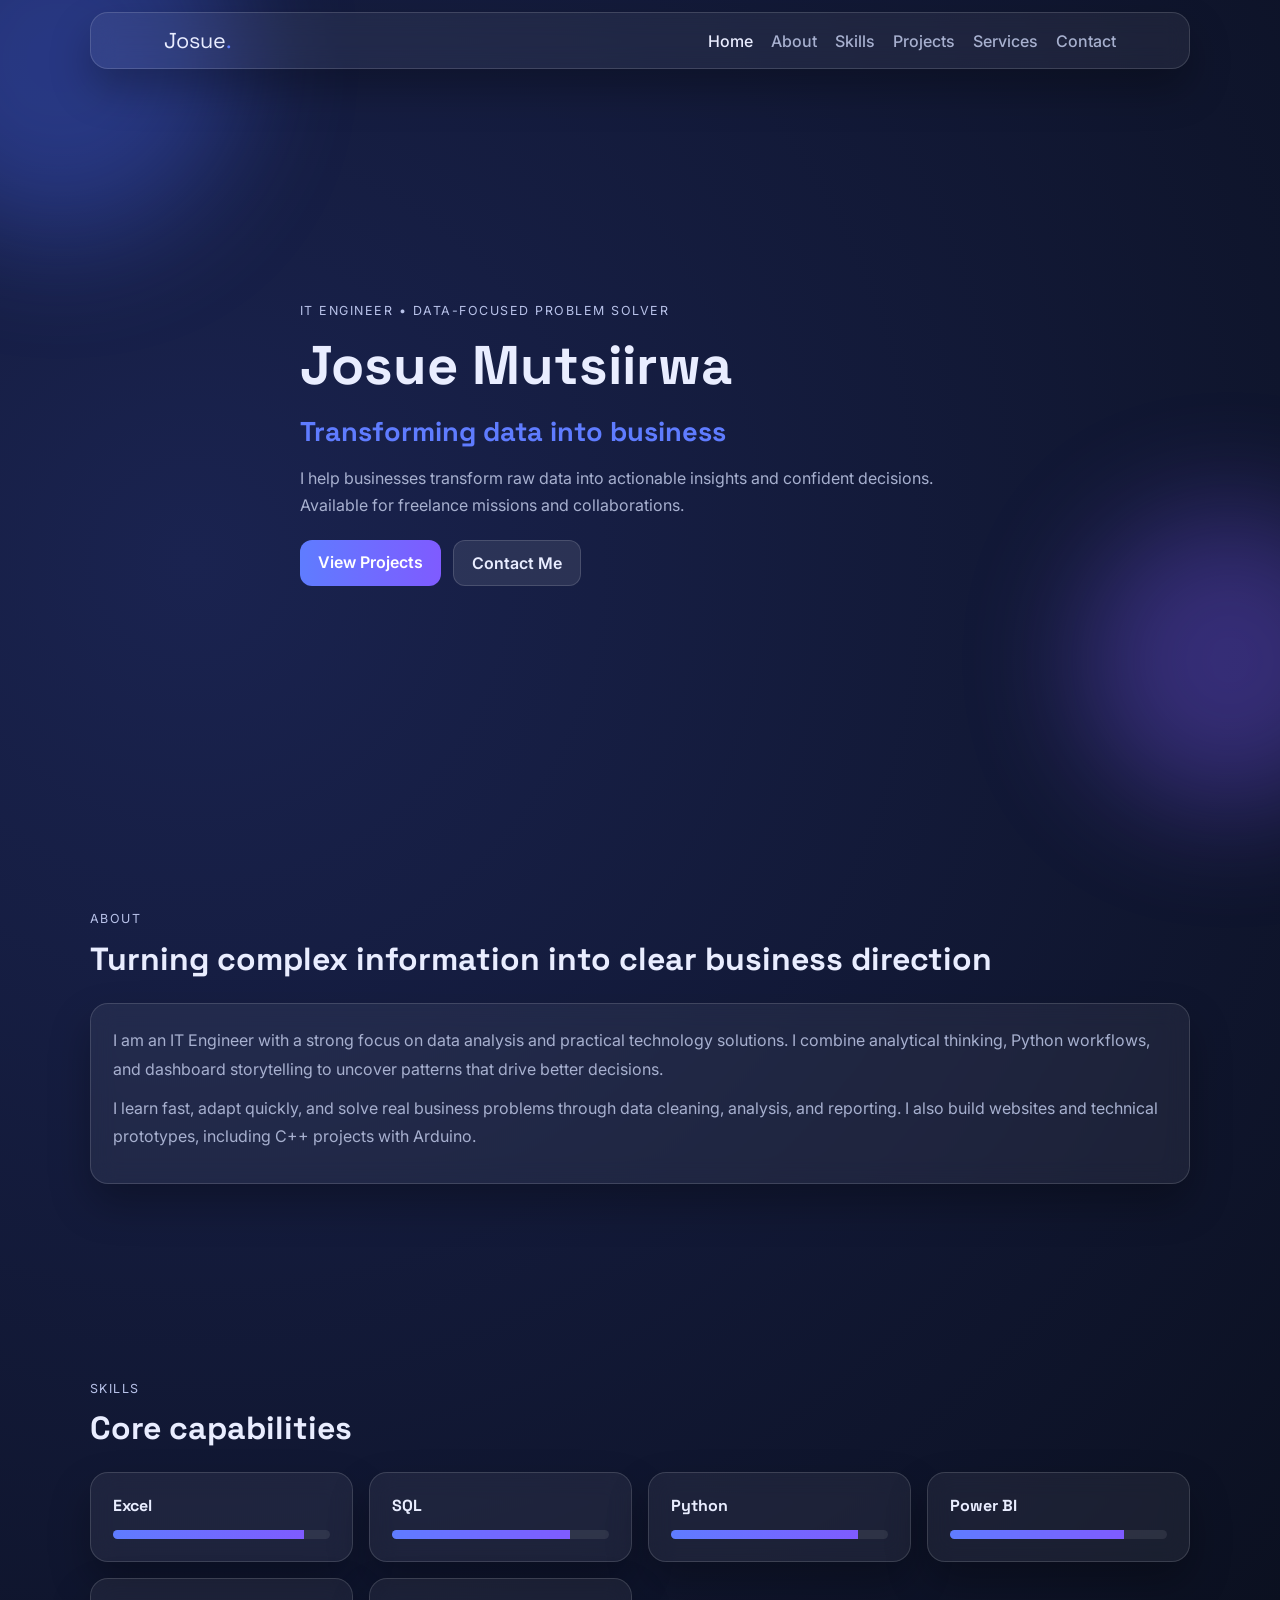
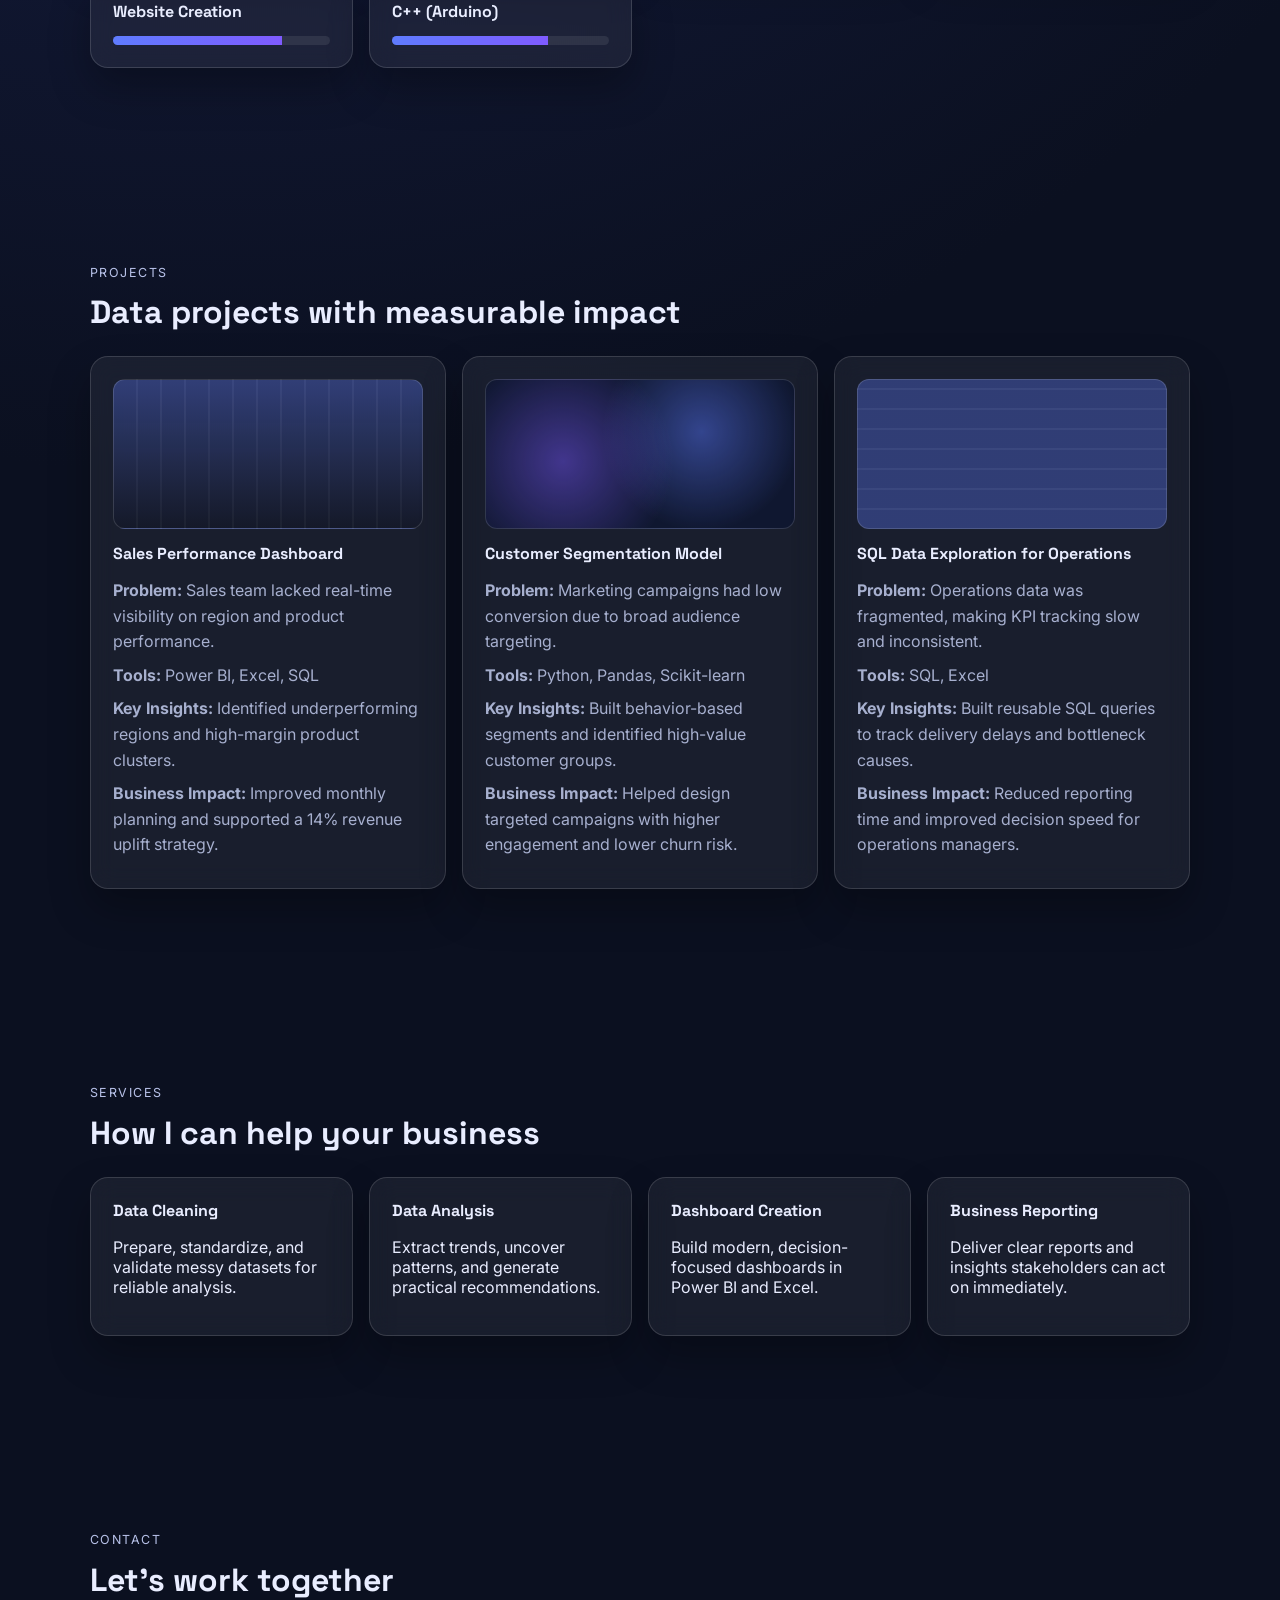
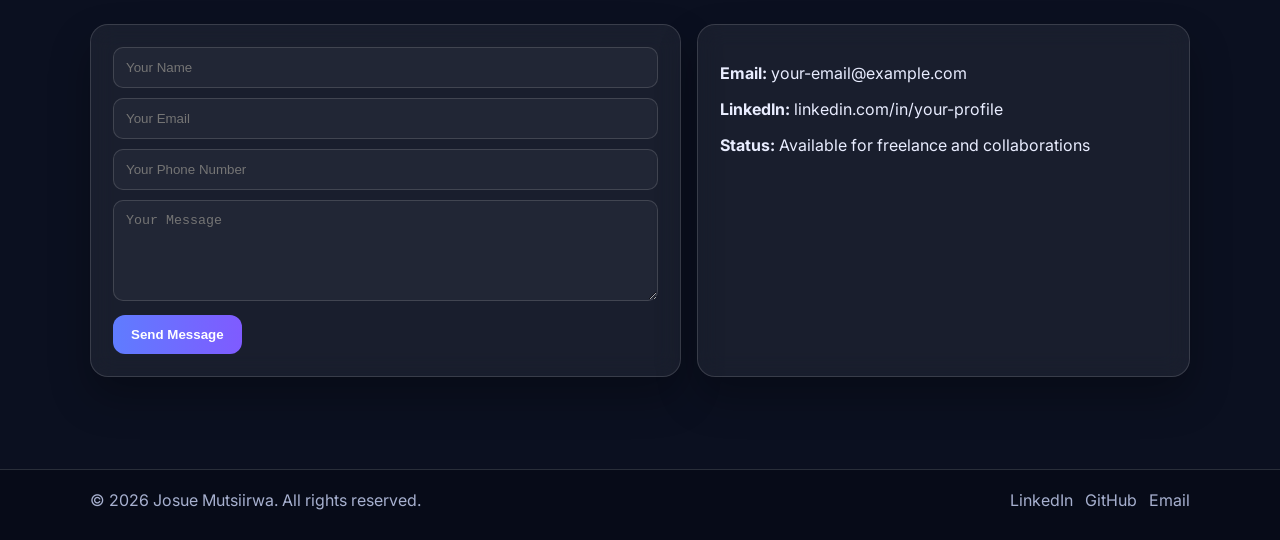
==== index.html @ 6b3c6d65 "Initial portfolio commit" ====
<!-- index.html -->
<!DOCTYPE html>
<html lang="en">
  <head>
    <meta charset="UTF-8" />
    <meta name="viewport" content="width=device-width, initial-scale=1.0" />
    <title>Josue Mutsiirwa | IT Engineer Portfolio</title>
    <meta
      name="description"
      content="Portfolio of Josue Mutsiirwa, IT Engineer helping businesses transform data into actionable insights."
    />
    <link rel="preconnect" href="https://fonts.googleapis.com" />
    <link rel="preconnect" href="https://fonts.gstatic.com" crossorigin />
    <link
      href="https://fonts.googleapis.com/css2?family=Inter:wght@400;500;600;700;800&family=Space+Grotesk:wght@600;700&display=swap"
      rel="stylesheet"
    />
    <link rel="stylesheet" href="styles.css" />
  </head>
  <body>
    <div class="bg-orb orb-1"></div>
    <div class="bg-orb orb-2"></div>

    <header class="header glass">
      <nav class="nav container">
        <a href="#home" class="logo">Josue<span>.</span></a>
        <button class="menu-toggle" id="menuToggle" aria-label="Open menu">
          <span></span><span></span><span></span>
        </button>
        <ul class="nav-links" id="navLinks">
          <li><a href="#home" class="nav-link active">Home</a></li>
          <li><a href="#about" class="nav-link">About</a></li>
          <li><a href="#skills" class="nav-link">Skills</a></li>
          <li><a href="#projects" class="nav-link">Projects</a></li>
          <li><a href="#services" class="nav-link">Services</a></li>
          <li><a href="#contact" class="nav-link">Contact</a></li>
        </ul>
      </nav>
    </header>

    <main>
      <section id="home" class="hero section container">
        <div class="hero-content reveal">
          <p class="eyebrow">IT Engineer • Data-Focused Problem Solver</p>
          <h1>Josue Mutsiirwa</h1>
          <h2><span id="typingText"></span></h2>
          <p class="hero-text">
            I help businesses transform raw data into actionable insights and confident decisions.
            Available for freelance missions and collaborations.
          </p>
          <div class="hero-cta">
            <a href="#projects" class="btn btn-primary">View Projects</a>
            <a href="#contact" class="btn btn-secondary">Contact Me</a>
          </div>
        </div>
      </section>

      <section id="about" class="section container">
        <div class="section-head reveal">
          <p class="eyebrow">About</p>
          <h3>Turning complex information into clear business direction</h3>
        </div>
        <div class="about-card glass reveal">
          <p>
            I am an IT Engineer with a strong focus on data analysis and practical technology
            solutions. I combine analytical thinking, Python workflows, and dashboard storytelling
            to uncover patterns that drive better decisions.
          </p>
          <p>
            I learn fast, adapt quickly, and solve real business problems through data cleaning,
            analysis, and reporting. I also build websites and technical prototypes, including C++
            projects with Arduino.
          </p>
        </div>
      </section>

      <section id="skills" class="section container">
        <div class="section-head reveal">
          <p class="eyebrow">Skills</p>
          <h3>Core capabilities</h3>
        </div>
        <div class="skills-grid">
          <article class="skill-card glass reveal"><h4>Excel</h4><div class="bar"><span style="width:88%"></span></div></article>
          <article class="skill-card glass reveal"><h4>SQL</h4><div class="bar"><span style="width:82%"></span></div></article>
          <article class="skill-card glass reveal"><h4>Python</h4><div class="bar"><span style="width:86%"></span></div></article>
          <article class="skill-card glass reveal"><h4>Power BI</h4><div class="bar"><span style="width:80%"></span></div></article>
          <article class="skill-card glass reveal"><h4>Website Creation</h4><div class="bar"><span style="width:78%"></span></div></article>
          <article class="skill-card glass reveal"><h4>C++ (Arduino)</h4><div class="bar"><span style="width:72%"></span></div></article>
        </div>
      </section>

      <section id="projects" class="section container">
        <div class="section-head reveal">
          <p class="eyebrow">Projects</p>
          <h3>Data projects with measurable impact</h3>
        </div>
        <div class="projects-grid">
          <article class="project-card glass reveal">
            <div class="project-visual chart-1"></div>
            <h4>Sales Performance Dashboard</h4>
            <p><strong>Problem:</strong> Sales team lacked real-time visibility on region and product performance.</p>
            <p><strong>Tools:</strong> Power BI, Excel, SQL</p>
            <p><strong>Key Insights:</strong> Identified underperforming regions and high-margin product clusters.</p>
            <p><strong>Business Impact:</strong> Improved monthly planning and supported a 14% revenue uplift strategy.</p>
          </article>

          <article class="project-card glass reveal">
            <div class="project-visual chart-2"></div>
            <h4>Customer Segmentation Model</h4>
            <p><strong>Problem:</strong> Marketing campaigns had low conversion due to broad audience targeting.</p>
            <p><strong>Tools:</strong> Python, Pandas, Scikit-learn</p>
            <p><strong>Key Insights:</strong> Built behavior-based segments and identified high-value customer groups.</p>
            <p><strong>Business Impact:</strong> Helped design targeted campaigns with higher engagement and lower churn risk.</p>
          </article>

          <article class="project-card glass reveal">
            <div class="project-visual chart-3"></div>
            <h4>SQL Data Exploration for Operations</h4>
            <p><strong>Problem:</strong> Operations data was fragmented, making KPI tracking slow and inconsistent.</p>
            <p><strong>Tools:</strong> SQL, Excel</p>
            <p><strong>Key Insights:</strong> Built reusable SQL queries to track delivery delays and bottleneck causes.</p>
            <p><strong>Business Impact:</strong> Reduced reporting time and improved decision speed for operations managers.</p>
          </article>
        </div>
      </section>

      <section id="services" class="section container">
        <div class="section-head reveal">
          <p class="eyebrow">Services</p>
          <h3>How I can help your business</h3>
        </div>
        <div class="services-grid">
          <article class="service-card glass reveal"><h4>Data Cleaning</h4><p>Prepare, standardize, and validate messy datasets for reliable analysis.</p></article>
          <article class="service-card glass reveal"><h4>Data Analysis</h4><p>Extract trends, uncover patterns, and generate practical recommendations.</p></article>
          <article class="service-card glass reveal"><h4>Dashboard Creation</h4><p>Build modern, decision-focused dashboards in Power BI and Excel.</p></article>
          <article class="service-card glass reveal"><h4>Business Reporting</h4><p>Deliver clear reports and insights stakeholders can act on immediately.</p></article>
        </div>
      </section>

      <section id="contact" class="section container">
        <div class="section-head reveal">
          <p class="eyebrow">Contact</p>
          <h3>Let’s work together</h3>
        </div>
        <div class="contact-wrap">
          <form action="https://formspree.io/f/mzdynbro" method="POST" class="contact-form glass reveal">
            <input type="text" name="name" placeholder="Your Name" required />
            <input type="email" name="email" placeholder="Your Email" required />
            <input type="tel" name="phone" placeholder="Your Phone Number" required />
            <textarea name="message" rows="5" placeholder="Your Message" required></textarea>
            <button type="submit" class="btn btn-primary">Send Message</button>
          </form>
          <div class="contact-info glass reveal">
            <p><strong>Email:</strong> your-email@example.com</p>
            <p><strong>LinkedIn:</strong> linkedin.com/in/your-profile</p>
            <p><strong>Status:</strong> Available for freelance and collaborations</p>
          </div>
        </div>
      </section>
    </main>

    <footer class="footer">
      <div class="container footer-content">
        <p>© 2026 Josue Mutsiirwa. All rights reserved.</p>
        <div class="socials">
          <a href="#" aria-label="LinkedIn">LinkedIn</a>
          <a href="#" aria-label="GitHub">GitHub</a>
          <a href="#" aria-label="Email">Email</a>
        </div>
      </div>
    </footer>

    <script src="script.js"></script>
  </body>
</html>
---- styles.css ----
/* styles.css */
:root {
  --bg: #0b1020;
  --bg-soft: #111a33;
  --text: #e9edff;
  --muted: #a7b0cf;
  --accent: #5f7cff;
  --accent-2: #7f5bff;
  --card: rgba(255, 255, 255, 0.06);
  --border: rgba(255, 255, 255, 0.14);
  --shadow: 0 20px 40px rgba(0, 0, 0, 0.28);
}

* { box-sizing: border-box; }
html { scroll-behavior: smooth; }
body {
  margin: 0;
  font-family: "Inter", sans-serif;
  color: var(--text);
  background: radial-gradient(circle at 15% 15%, #1a2350 0%, var(--bg) 45%);
  overflow-x: hidden;
}

.container { width: min(1100px, 90%); margin: 0 auto; }
.section { padding: 92px 0; }

.bg-orb {
  position: fixed; border-radius: 50%; filter: blur(60px); z-index: -1; opacity: 0.35;
}
.orb-1 { width: 360px; height: 360px; background: #4c6cff; top: -120px; left: -120px; }
.orb-2 { width: 300px; height: 300px; background: #7f5bff; right: -100px; bottom: 10%; }

.glass {
  background: var(--card);
  border: 1px solid var(--border);
  backdrop-filter: blur(12px);
  box-shadow: var(--shadow);
  border-radius: 18px;
}

.header {
  position: sticky; top: 0; z-index: 50; margin: 12px auto 0; width: min(1100px, 94%);
}
.nav { display: flex; align-items: center; justify-content: space-between; padding: 14px 18px; }
.logo { font-family: "Space Grotesk", sans-serif; font-size: 1.35rem; color: var(--text); text-decoration: none; }
.logo span { color: var(--accent); }
.nav-links { display: flex; gap: 18px; list-style: none; margin: 0; padding: 0; }
.nav-link {
  color: var(--muted); text-decoration: none; font-weight: 500; transition: 0.25s ease;
}
.nav-link:hover, .nav-link.active { color: var(--text); }

.menu-toggle { display: none; background: transparent; border: 0; cursor: pointer; }
.menu-toggle span {
  display: block; width: 24px; height: 2px; margin: 5px 0; background: var(--text);
}

.hero { min-height: 82vh; display: grid; place-items: center; }
.eyebrow { color: #b8c2e9; text-transform: uppercase; letter-spacing: 0.12em; font-size: 0.78rem; }
h1, h2, h3, h4 { margin: 0 0 14px; font-family: "Space Grotesk", sans-serif; }
h1 { font-size: clamp(2rem, 5vw, 3.4rem); }
h2 { font-size: clamp(1.1rem, 3vw, 1.7rem); color: var(--accent); min-height: 2.1rem; }
h3 { font-size: clamp(1.4rem, 3vw, 2rem); }
.hero-text { max-width: 680px; color: var(--muted); line-height: 1.7; }
.hero-cta { display: flex; flex-wrap: wrap; gap: 12px; margin-top: 20px; }

.btn {
  border: 0; border-radius: 12px; padding: 12px 18px; font-weight: 600; text-decoration: none;
  display: inline-block; transition: transform .2s ease, box-shadow .2s ease, background .2s ease;
}
.btn:hover { transform: translateY(-2px); }
.btn-primary { background: linear-gradient(90deg, var(--accent), var(--accent-2)); color: #fff; }
.btn-secondary { background: rgba(255,255,255,.09); color: var(--text); border: 1px solid var(--border); }

.section-head { margin-bottom: 24px; }
.about-card, .skill-card, .project-card, .service-card, .contact-form, .contact-info { padding: 22px; }

.about-card p { color: var(--muted); line-height: 1.8; margin: 0 0 10px; }

.skills-grid, .projects-grid, .services-grid {
  display: grid; gap: 16px;
}
.skills-grid { grid-template-columns: repeat(auto-fit, minmax(220px, 1fr)); }
.projects-grid { grid-template-columns: repeat(auto-fit, minmax(280px, 1fr)); }
.services-grid { grid-template-columns: repeat(auto-fit, minmax(220px, 1fr)); }

.bar { height: 9px; background: rgba(255,255,255,.08); border-radius: 999px; overflow: hidden; margin-top: 8px; }
.bar span { display: block; height: 100%; background: linear-gradient(90deg, var(--accent), var(--accent-2)); }

.project-card { transition: transform .25s ease, border-color .25s ease; }
.project-card:hover { transform: translateY(-6px); border-color: rgba(127, 91, 255, .5); }
.project-card p { color: var(--muted); line-height: 1.6; margin: 8px 0; }

.project-visual {
  height: 150px; border-radius: 12px; margin-bottom: 14px; border: 1px solid var(--border);
  background-size: cover;
}
.chart-1 { background:
  linear-gradient(180deg, rgba(95,124,255,.35), rgba(11,16,32,.3)),
  repeating-linear-gradient(90deg, transparent 0 22px, rgba(255,255,255,.06) 22px 24px); }
.chart-2 { background:
  radial-gradient(circle at 25% 55%, rgba(127,91,255,.45), transparent 45%),
  radial-gradient(circle at 70% 35%, rgba(95,124,255,.45), transparent 42%),
  #0f1730; }
.chart-3 { background:
  linear-gradient(0deg, rgba(95,124,255,.35), rgba(95,124,255,.35)),
  repeating-linear-gradient(0deg, transparent 0 18px, rgba(255,255,255,.06) 18px 20px); }

.contact-wrap { display: grid; gap: 16px; grid-template-columns: 1.2fr 1fr; }
.contact-form input, .contact-form textarea {
  width: 100%; padding: 12px; border: 1px solid var(--border); border-radius: 10px;
  background: rgba(255,255,255,.04); color: var(--text); margin-bottom: 10px;
}
.contact-form textarea { resize: vertical; }
.contact-form input:focus, .contact-form textarea:focus { outline: 2px solid rgba(95,124,255,.35); }

.footer {
  border-top: 1px solid var(--border);
  padding: 20px 0 30px;
  background: rgba(6, 10, 22, 0.7);
}
.footer-content { display: flex; justify-content: space-between; align-items: center; gap: 12px; }
.footer p { margin: 0; color: var(--muted); }
.socials { display: flex; gap: 12px; }
.socials a { color: var(--muted); text-decoration: none; }
.socials a:hover { color: var(--text); }

.reveal {
  opacity: 0; transform: translateY(24px); transition: opacity .7s ease, transform .7s ease;
}
.reveal.show { opacity: 1; transform: translateY(0); }

@media (max-width: 900px) {
  .contact-wrap { grid-template-columns: 1fr; }
}

@media (max-width: 780px) {
  .menu-toggle { display: block; }
  .nav-links {
    position: absolute; top: calc(100% + 8px); right: 0; width: min(280px, 92vw);
    background: #131d3a; border: 1px solid var(--border); border-radius: 14px;
    padding: 10px; flex-direction: column; display: none;
  }
  .nav-links.open { display: flex; }
  .footer-content { flex-direction: column; text-align: center; }
  .hero-cta .btn { width: 100%; text-align: center; }
}
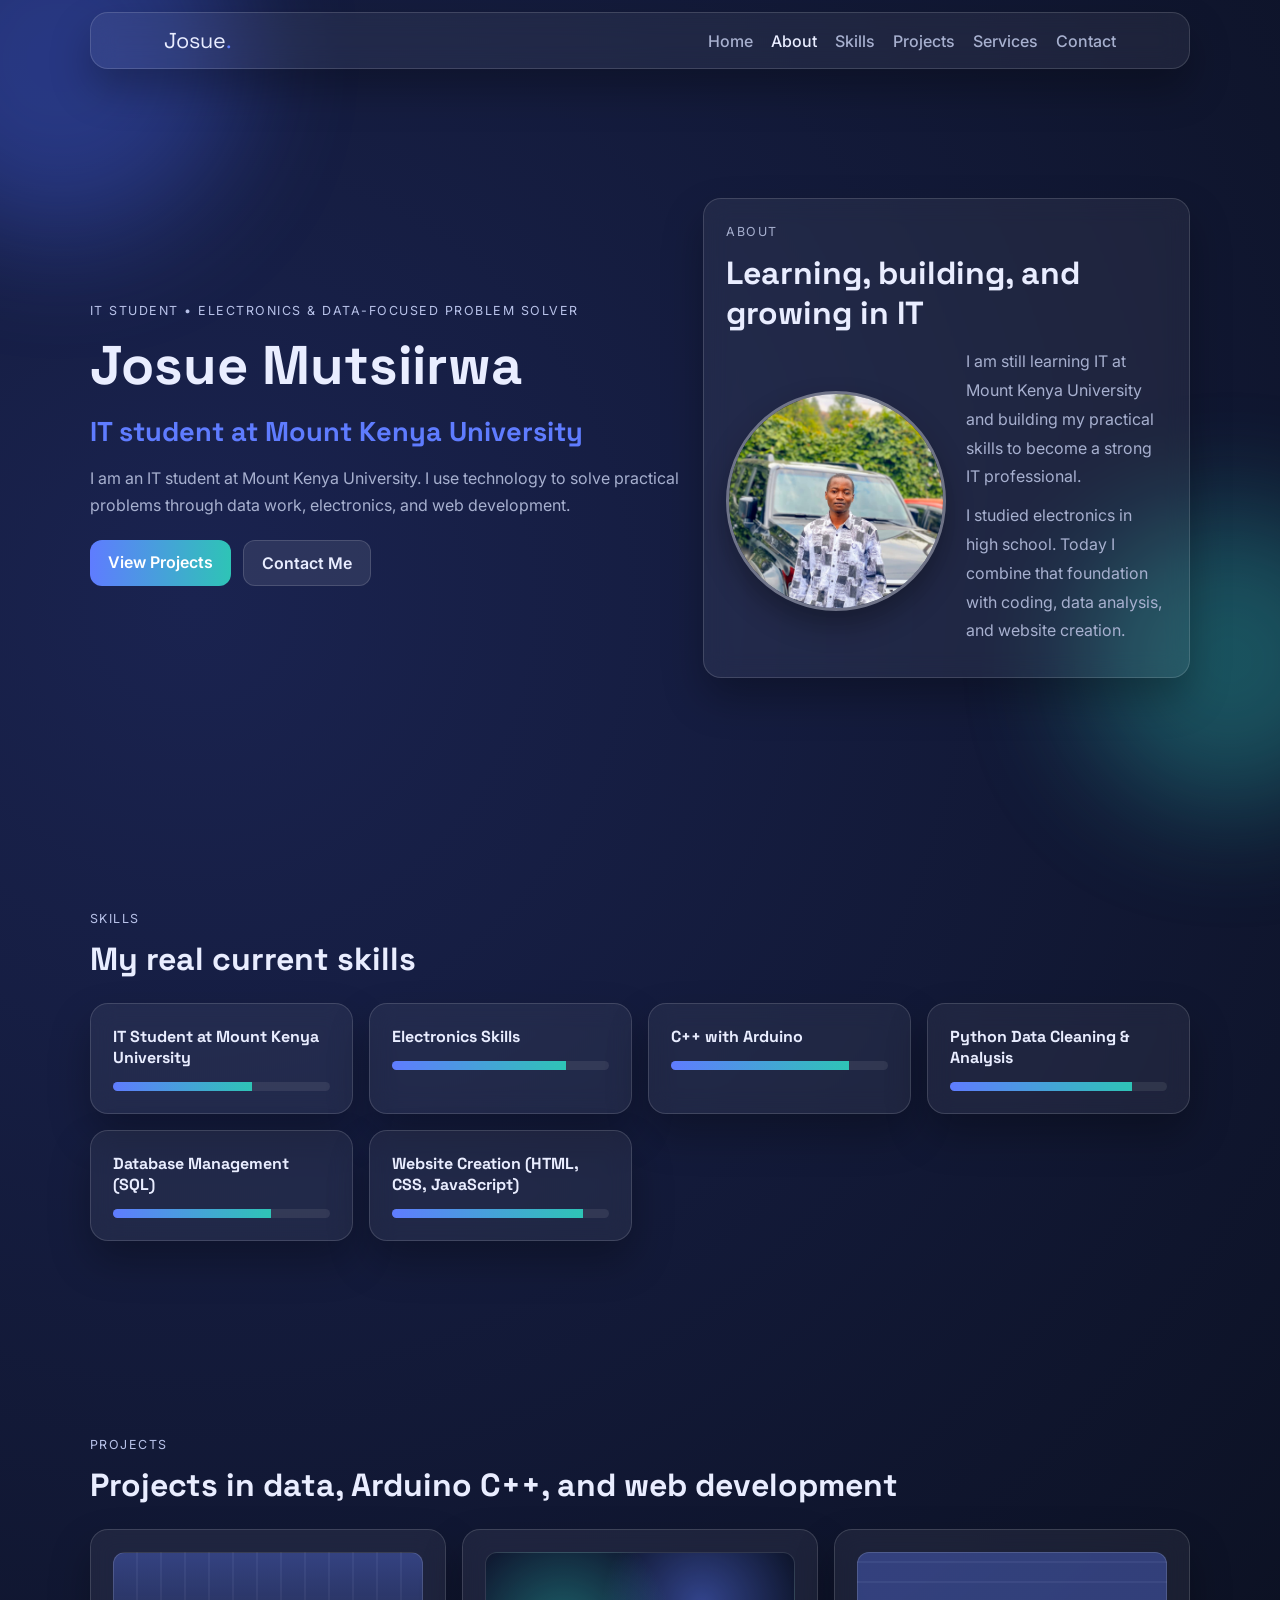
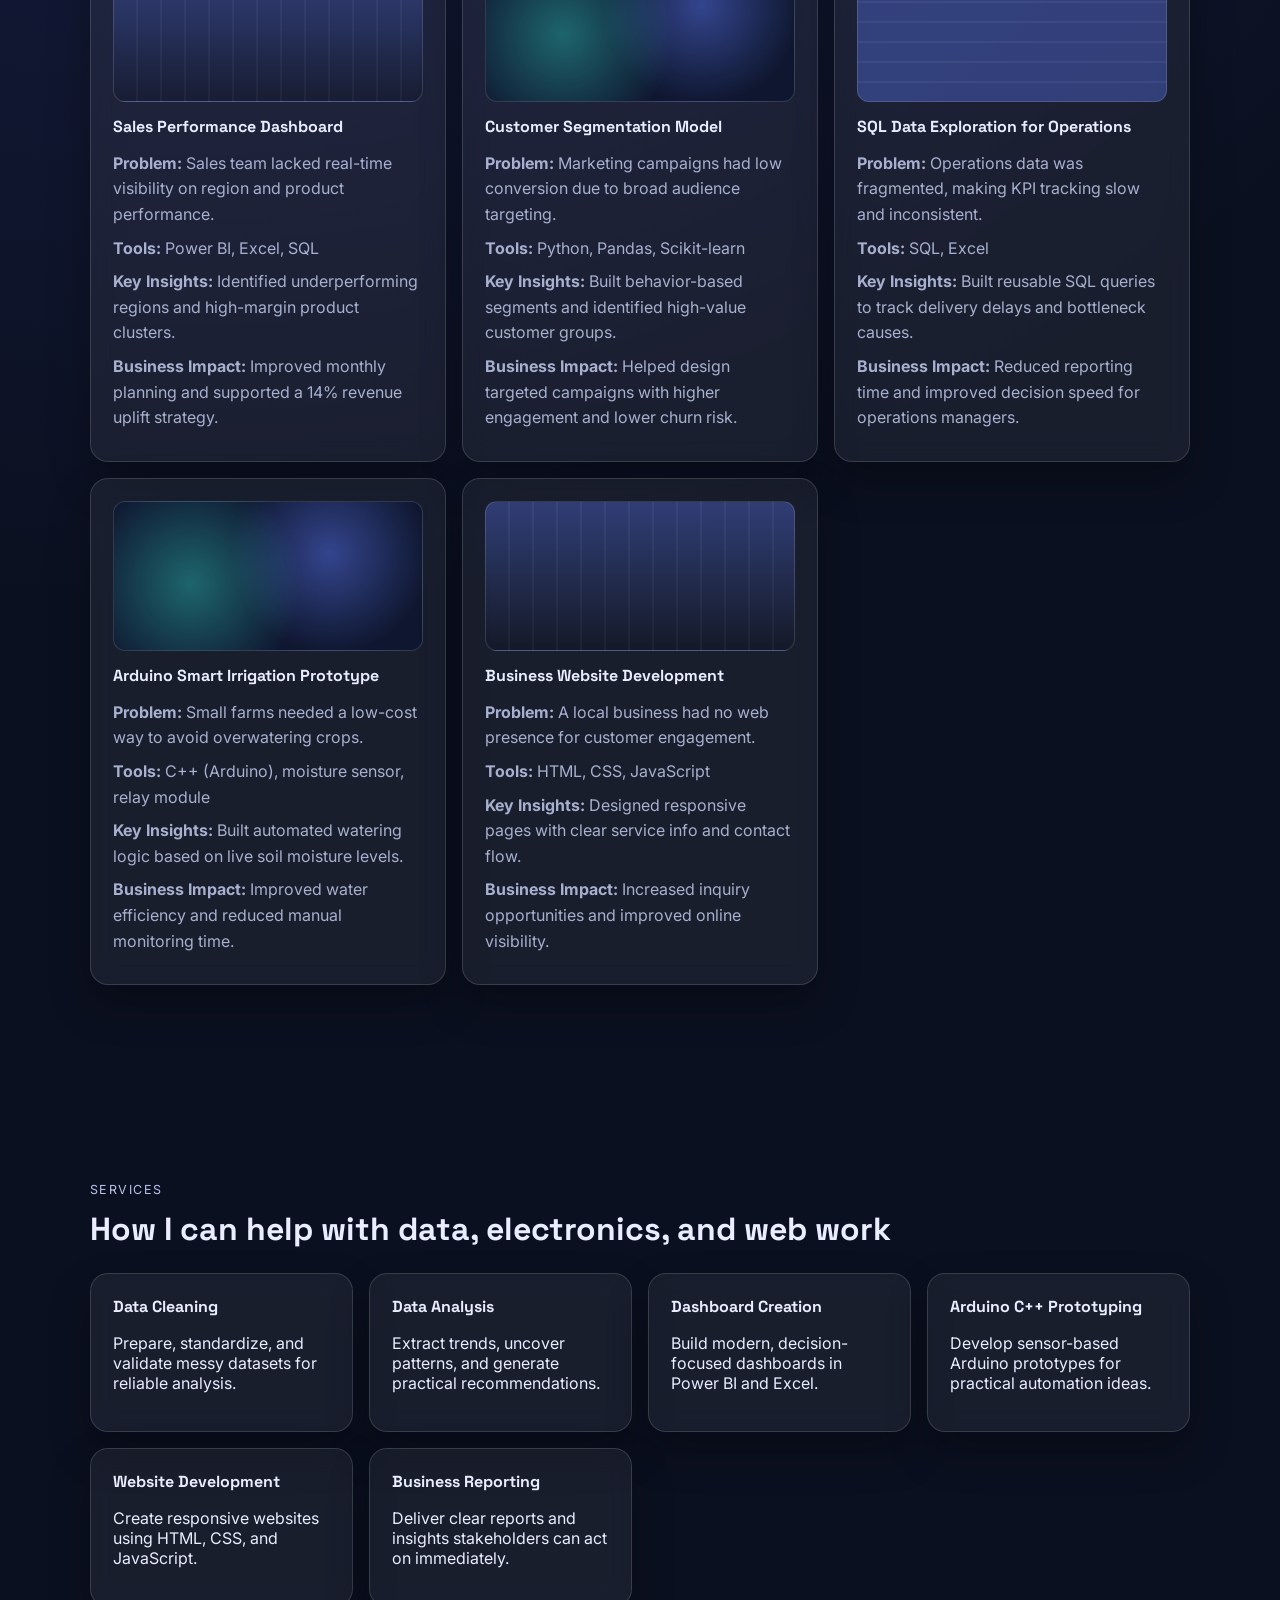
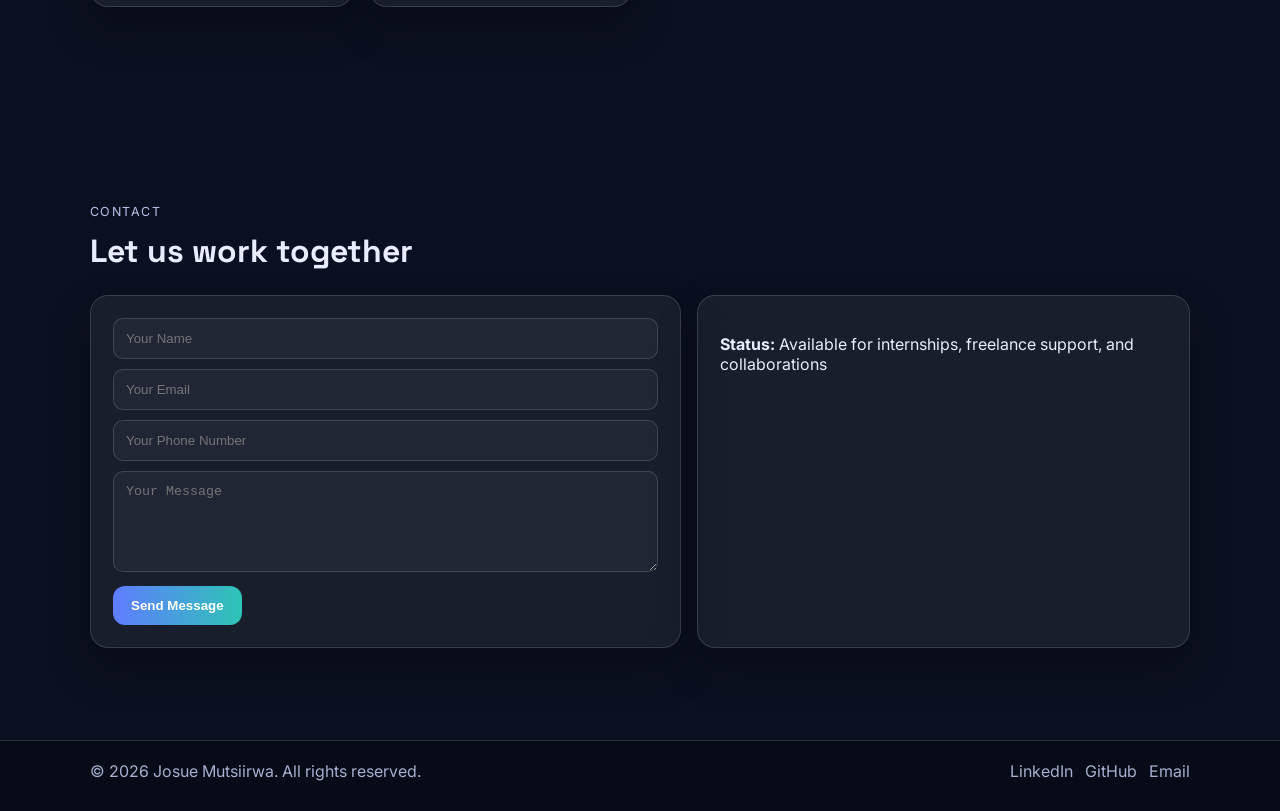
==== commit 0c18849e: "Update portfolio layout, skills, projects, and image" ====
--- a/index.html
+++ b/index.html
@@ -1,13 +1,12 @@
-<!-- index.html -->
 <!DOCTYPE html>
 <html lang="en">
   <head>
     <meta charset="UTF-8" />
     <meta name="viewport" content="width=device-width, initial-scale=1.0" />
-    <title>Josue Mutsiirwa | IT Engineer Portfolio</title>
+    <title>Josue Mutsiirwa | IT Student Portfolio</title>
     <meta
       name="description"
-      content="Portfolio of Josue Mutsiirwa, IT Engineer helping businesses transform data into actionable insights."
+      content="Portfolio of Josue Mutsiirwa, IT student at Mount Kenya University with practical skills in electronics, Arduino C++, Python, databases, and web development."
     />
     <link rel="preconnect" href="https://fonts.googleapis.com" />
     <link rel="preconnect" href="https://fonts.gstatic.com" crossorigin />
@@ -15,7 +14,7 @@
       href="https://fonts.googleapis.com/css2?family=Inter:wght@400;500;600;700;800&family=Space+Grotesk:wght@600;700&display=swap"
       rel="stylesheet"
     />
-    <link rel="stylesheet" href="styles.css" />
+    <link rel="stylesheet" href="style.css" />
   </head>
   <body>
     <div class="bg-orb orb-1"></div>
@@ -40,59 +39,65 @@
 
     <main>
       <section id="home" class="hero section container">
-        <div class="hero-content reveal">
-          <p class="eyebrow">IT Engineer • Data-Focused Problem Solver</p>
-          <h1>Josue Mutsiirwa</h1>
-          <h2><span id="typingText"></span></h2>
-          <p class="hero-text">
-            I help businesses transform raw data into actionable insights and confident decisions.
-            Available for freelance missions and collaborations.
-          </p>
-          <div class="hero-cta">
-            <a href="#projects" class="btn btn-primary">View Projects</a>
-            <a href="#contact" class="btn btn-secondary">Contact Me</a>
+        <div class="hero-about-grid">
+          <div class="hero-content reveal">
+            <p class="eyebrow">IT Student • Electronics & Data-Focused Problem Solver</p>
+            <h1>Josue Mutsiirwa</h1>
+            <h2><span id="typingText"></span></h2>
+            <p class="hero-text">
+              I am an IT student at Mount Kenya University. I use technology to solve practical
+              problems through data work, electronics, and web development.
+            </p>
+            <div class="hero-cta">
+              <a href="#projects" class="btn btn-primary">View Projects</a>
+              <a href="#contact" class="btn btn-secondary">Contact Me</a>
+            </div>
           </div>
-        </div>
-      </section>
 
-      <section id="about" class="section container">
-        <div class="section-head reveal">
-          <p class="eyebrow">About</p>
-          <h3>Turning complex information into clear business direction</h3>
-        </div>
-        <div class="about-card glass reveal">
-          <p>
-            I am an IT Engineer with a strong focus on data analysis and practical technology
-            solutions. I combine analytical thinking, Python workflows, and dashboard storytelling
-            to uncover patterns that drive better decisions.
-          </p>
-          <p>
-            I learn fast, adapt quickly, and solve real business problems through data cleaning,
-            analysis, and reporting. I also build websites and technical prototypes, including C++
-            projects with Arduino.
-          </p>
+          <div id="about" class="about-card glass reveal">
+            <p class="eyebrow">About</p>
+            <h3>Learning, building, and growing in IT</h3>
+            <div class="about-layout">
+              <img
+                src="images/my-picture.jpeg"
+                onerror="this.onerror=null;this.src='my picture.jpeg';"
+                alt="Portrait of Josue Mutsiirwa"
+                class="profile-photo"
+              />
+              <div>
+                <p>
+                  I am still learning IT at Mount Kenya University and building my practical skills to
+                  become a strong IT professional.
+                </p>
+                <p>
+                  I studied electronics in high school. Today I combine that foundation with coding,
+                  data analysis, and website creation.
+                </p>
+              </div>
+            </div>
+          </div>
         </div>
       </section>
 
       <section id="skills" class="section container">
         <div class="section-head reveal">
           <p class="eyebrow">Skills</p>
-          <h3>Core capabilities</h3>
+          <h3>My real current skills</h3>
         </div>
         <div class="skills-grid">
-          <article class="skill-card glass reveal"><h4>Excel</h4><div class="bar"><span style="width:88%"></span></div></article>
-          <article class="skill-card glass reveal"><h4>SQL</h4><div class="bar"><span style="width:82%"></span></div></article>
-          <article class="skill-card glass reveal"><h4>Python</h4><div class="bar"><span style="width:86%"></span></div></article>
-          <article class="skill-card glass reveal"><h4>Power BI</h4><div class="bar"><span style="width:80%"></span></div></article>
-          <article class="skill-card glass reveal"><h4>Website Creation</h4><div class="bar"><span style="width:78%"></span></div></article>
-          <article class="skill-card glass reveal"><h4>C++ (Arduino)</h4><div class="bar"><span style="width:72%"></span></div></article>
+          <article class="skill-card glass reveal"><h4>IT Student at Mount Kenya University</h4><div class="bar"><span style="width:64%"></span></div></article>
+          <article class="skill-card glass reveal"><h4>Electronics Skills</h4><div class="bar"><span style="width:80%"></span></div></article>
+          <article class="skill-card glass reveal"><h4>C++ with Arduino</h4><div class="bar"><span style="width:82%"></span></div></article>
+          <article class="skill-card glass reveal"><h4>Python Data Cleaning & Analysis</h4><div class="bar"><span style="width:84%"></span></div></article>
+          <article class="skill-card glass reveal"><h4>Database Management (SQL)</h4><div class="bar"><span style="width:73%"></span></div></article>
+          <article class="skill-card glass reveal"><h4>Website Creation (HTML, CSS, JavaScript)</h4><div class="bar"><span style="width:88%"></span></div></article>
         </div>
       </section>
 
       <section id="projects" class="section container">
         <div class="section-head reveal">
           <p class="eyebrow">Projects</p>
-          <h3>Data projects with measurable impact</h3>
+          <h3>Projects in data, Arduino C++, and web development</h3>
         </div>
         <div class="projects-grid">
           <article class="project-card glass reveal">
@@ -121,18 +126,38 @@
             <p><strong>Key Insights:</strong> Built reusable SQL queries to track delivery delays and bottleneck causes.</p>
             <p><strong>Business Impact:</strong> Reduced reporting time and improved decision speed for operations managers.</p>
           </article>
+
+          <article class="project-card glass reveal">
+            <div class="project-visual chart-2"></div>
+            <h4>Arduino Smart Irrigation Prototype</h4>
+            <p><strong>Problem:</strong> Small farms needed a low-cost way to avoid overwatering crops.</p>
+            <p><strong>Tools:</strong> C++ (Arduino), moisture sensor, relay module</p>
+            <p><strong>Key Insights:</strong> Built automated watering logic based on live soil moisture levels.</p>
+            <p><strong>Business Impact:</strong> Improved water efficiency and reduced manual monitoring time.</p>
+          </article>
+
+          <article class="project-card glass reveal">
+            <div class="project-visual chart-1"></div>
+            <h4>Business Website Development</h4>
+            <p><strong>Problem:</strong> A local business had no web presence for customer engagement.</p>
+            <p><strong>Tools:</strong> HTML, CSS, JavaScript</p>
+            <p><strong>Key Insights:</strong> Designed responsive pages with clear service info and contact flow.</p>
+            <p><strong>Business Impact:</strong> Increased inquiry opportunities and improved online visibility.</p>
+          </article>
         </div>
       </section>
 
       <section id="services" class="section container">
         <div class="section-head reveal">
           <p class="eyebrow">Services</p>
-          <h3>How I can help your business</h3>
+          <h3>How I can help with data, electronics, and web work</h3>
         </div>
         <div class="services-grid">
           <article class="service-card glass reveal"><h4>Data Cleaning</h4><p>Prepare, standardize, and validate messy datasets for reliable analysis.</p></article>
           <article class="service-card glass reveal"><h4>Data Analysis</h4><p>Extract trends, uncover patterns, and generate practical recommendations.</p></article>
           <article class="service-card glass reveal"><h4>Dashboard Creation</h4><p>Build modern, decision-focused dashboards in Power BI and Excel.</p></article>
+          <article class="service-card glass reveal"><h4>Arduino C++ Prototyping</h4><p>Develop sensor-based Arduino prototypes for practical automation ideas.</p></article>
+          <article class="service-card glass reveal"><h4>Website Development</h4><p>Create responsive websites using HTML, CSS, and JavaScript.</p></article>
           <article class="service-card glass reveal"><h4>Business Reporting</h4><p>Deliver clear reports and insights stakeholders can act on immediately.</p></article>
         </div>
       </section>
@@ -140,7 +165,7 @@
       <section id="contact" class="section container">
         <div class="section-head reveal">
           <p class="eyebrow">Contact</p>
-          <h3>Let’s work together</h3>
+          <h3>Let us work together</h3>
         </div>
         <div class="contact-wrap">
           <form action="https://formspree.io/f/mzdynbro" method="POST" class="contact-form glass reveal">
@@ -151,9 +176,7 @@
             <button type="submit" class="btn btn-primary">Send Message</button>
           </form>
           <div class="contact-info glass reveal">
-            <p><strong>Email:</strong> your-email@example.com</p>
-            <p><strong>LinkedIn:</strong> linkedin.com/in/your-profile</p>
-            <p><strong>Status:</strong> Available for freelance and collaborations</p>
+            <p><strong>Status:</strong> Available for internships, freelance support, and collaborations</p>
           </div>
         </div>
       </section>
--- a/style.css
+++ b/style.css
@@ -0,0 +1,219 @@
+:root {
+  --bg: #0b1020;
+  --bg-soft: #111a33;
+  --text: #e9edff;
+  --muted: #a7b0cf;
+  --accent: #5f7cff;
+  --accent-2: #2ec4b6;
+  --card: rgba(255, 255, 255, 0.06);
+  --border: rgba(255, 255, 255, 0.14);
+  --shadow: 0 20px 40px rgba(0, 0, 0, 0.28);
+}
+
+* { box-sizing: border-box; }
+html { scroll-behavior: smooth; }
+
+body {
+  margin: 0;
+  font-family: "Inter", sans-serif;
+  color: var(--text);
+  background: radial-gradient(circle at 15% 15%, #1a2350 0%, var(--bg) 45%);
+  overflow-x: hidden;
+}
+
+.container { width: min(1100px, 90%); margin: 0 auto; }
+.section { padding: 92px 0; }
+
+.bg-orb {
+  position: fixed;
+  border-radius: 50%;
+  filter: blur(60px);
+  z-index: -1;
+  opacity: 0.35;
+}
+.orb-1 { width: 360px; height: 360px; background: #4c6cff; top: -120px; left: -120px; }
+.orb-2 { width: 300px; height: 300px; background: #2ec4b6; right: -100px; bottom: 10%; }
+
+.glass {
+  background: var(--card);
+  border: 1px solid var(--border);
+  backdrop-filter: blur(12px);
+  box-shadow: var(--shadow);
+  border-radius: 18px;
+}
+
+.header {
+  position: sticky;
+  top: 0;
+  z-index: 50;
+  margin: 12px auto 0;
+  width: min(1100px, 94%);
+}
+.nav { display: flex; align-items: center; justify-content: space-between; padding: 14px 18px; }
+.logo { font-family: "Space Grotesk", sans-serif; font-size: 1.35rem; color: var(--text); text-decoration: none; }
+.logo span { color: var(--accent); }
+
+.nav-links { display: flex; gap: 18px; list-style: none; margin: 0; padding: 0; }
+.nav-link { color: var(--muted); text-decoration: none; font-weight: 500; transition: 0.25s ease; }
+.nav-link:hover, .nav-link.active { color: var(--text); }
+
+.menu-toggle { display: none; background: transparent; border: 0; cursor: pointer; }
+.menu-toggle span { display: block; width: 24px; height: 2px; margin: 5px 0; background: var(--text); }
+
+.hero { min-height: 82vh; display: grid; place-items: center; }
+
+.hero-about-grid {
+  width: 100%;
+  display: grid;
+  grid-template-columns: 1.1fr 0.9fr;
+  gap: 18px;
+  align-items: center;
+}
+
+.eyebrow {
+  color: #b8c2e9;
+  text-transform: uppercase;
+  letter-spacing: 0.12em;
+  font-size: 0.78rem;
+}
+
+h1, h2, h3, h4 { margin: 0 0 14px; font-family: "Space Grotesk", sans-serif; }
+h1 { font-size: clamp(2rem, 5vw, 3.4rem); }
+h2 { font-size: clamp(1.1rem, 3vw, 1.7rem); color: var(--accent); min-height: 2.1rem; }
+h3 { font-size: clamp(1.4rem, 3vw, 2rem); }
+
+.hero-text { max-width: 680px; color: var(--muted); line-height: 1.7; }
+.hero-cta { display: flex; flex-wrap: wrap; gap: 12px; margin-top: 20px; }
+
+.btn {
+  border: 0;
+  border-radius: 12px;
+  padding: 12px 18px;
+  font-weight: 600;
+  text-decoration: none;
+  display: inline-block;
+  transition: transform .2s ease, box-shadow .2s ease, background .2s ease;
+}
+.btn:hover { transform: translateY(-2px); }
+.btn-primary { background: linear-gradient(90deg, var(--accent), var(--accent-2)); color: #fff; }
+.btn-secondary { background: rgba(255,255,255,.09); color: var(--text); border: 1px solid var(--border); }
+
+.section-head { margin-bottom: 24px; }
+.about-card, .skill-card, .project-card, .service-card, .contact-form, .contact-info { padding: 22px; }
+
+.about-layout {
+  display: grid;
+  grid-template-columns: 220px 1fr;
+  gap: 20px;
+  align-items: center;
+}
+
+.profile-photo {
+  width: 220px;
+  height: 220px;
+  border-radius: 50%;
+  object-fit: cover;
+  border: 3px solid rgba(255,255,255,.35);
+  box-shadow: 0 14px 28px rgba(0,0,0,.3);
+}
+
+.about-card p { color: var(--muted); line-height: 1.8; margin: 0 0 10px; }
+
+.skills-grid, .projects-grid, .services-grid { display: grid; gap: 16px; }
+.skills-grid { grid-template-columns: repeat(auto-fit, minmax(220px, 1fr)); }
+.projects-grid { grid-template-columns: repeat(auto-fit, minmax(280px, 1fr)); }
+.services-grid { grid-template-columns: repeat(auto-fit, minmax(220px, 1fr)); }
+
+.bar {
+  height: 9px;
+  background: rgba(255,255,255,.08);
+  border-radius: 999px;
+  overflow: hidden;
+  margin-top: 8px;
+}
+.bar span { display: block; height: 100%; background: linear-gradient(90deg, var(--accent), var(--accent-2)); }
+
+.project-card { transition: transform .25s ease, border-color .25s ease; }
+.project-card:hover { transform: translateY(-6px); border-color: rgba(46, 196, 182, .6); }
+.project-card p { color: var(--muted); line-height: 1.6; margin: 8px 0; }
+
+.project-visual {
+  height: 150px;
+  border-radius: 12px;
+  margin-bottom: 14px;
+  border: 1px solid var(--border);
+  background-size: cover;
+}
+.chart-1 {
+  background:
+  linear-gradient(180deg, rgba(95,124,255,.35), rgba(11,16,32,.3)),
+  repeating-linear-gradient(90deg, transparent 0 22px, rgba(255,255,255,.06) 22px 24px);
+}
+.chart-2 {
+  background:
+  radial-gradient(circle at 25% 55%, rgba(46,196,182,.45), transparent 45%),
+  radial-gradient(circle at 70% 35%, rgba(95,124,255,.45), transparent 42%),
+  #0f1730;
+}
+.chart-3 {
+  background:
+  linear-gradient(0deg, rgba(95,124,255,.35), rgba(95,124,255,.35)),
+  repeating-linear-gradient(0deg, transparent 0 18px, rgba(255,255,255,.06) 18px 20px);
+}
+
+.contact-wrap { display: grid; gap: 16px; grid-template-columns: 1.2fr 1fr; }
+.contact-form input, .contact-form textarea {
+  width: 100%;
+  padding: 12px;
+  border: 1px solid var(--border);
+  border-radius: 10px;
+  background: rgba(255,255,255,.04);
+  color: var(--text);
+  margin-bottom: 10px;
+}
+.contact-form textarea { resize: vertical; }
+.contact-form input:focus, .contact-form textarea:focus { outline: 2px solid rgba(95,124,255,.35); }
+
+.footer {
+  border-top: 1px solid var(--border);
+  padding: 20px 0 30px;
+  background: rgba(6, 10, 22, 0.7);
+}
+.footer-content { display: flex; justify-content: space-between; align-items: center; gap: 12px; }
+.footer p { margin: 0; color: var(--muted); }
+.socials { display: flex; gap: 12px; }
+.socials a { color: var(--muted); text-decoration: none; }
+.socials a:hover { color: var(--text); }
+
+.reveal {
+  opacity: 0;
+  transform: translateY(24px);
+  transition: opacity .7s ease, transform .7s ease;
+}
+.reveal.show { opacity: 1; transform: translateY(0); }
+
+@media (max-width: 900px) {
+  .contact-wrap { grid-template-columns: 1fr; }
+  .hero-about-grid { grid-template-columns: 1fr; }
+}
+
+@media (max-width: 780px) {
+  .menu-toggle { display: block; }
+  .nav-links {
+    position: absolute;
+    top: calc(100% + 8px);
+    right: 0;
+    width: min(280px, 92vw);
+    background: #131d3a;
+    border: 1px solid var(--border);
+    border-radius: 14px;
+    padding: 10px;
+    flex-direction: column;
+    display: none;
+  }
+  .nav-links.open { display: flex; }
+  .footer-content { flex-direction: column; text-align: center; }
+  .hero-cta .btn { width: 100%; text-align: center; }
+  .about-layout { grid-template-columns: 1fr; text-align: center; }
+  .profile-photo { margin: 0 auto; }
+}
